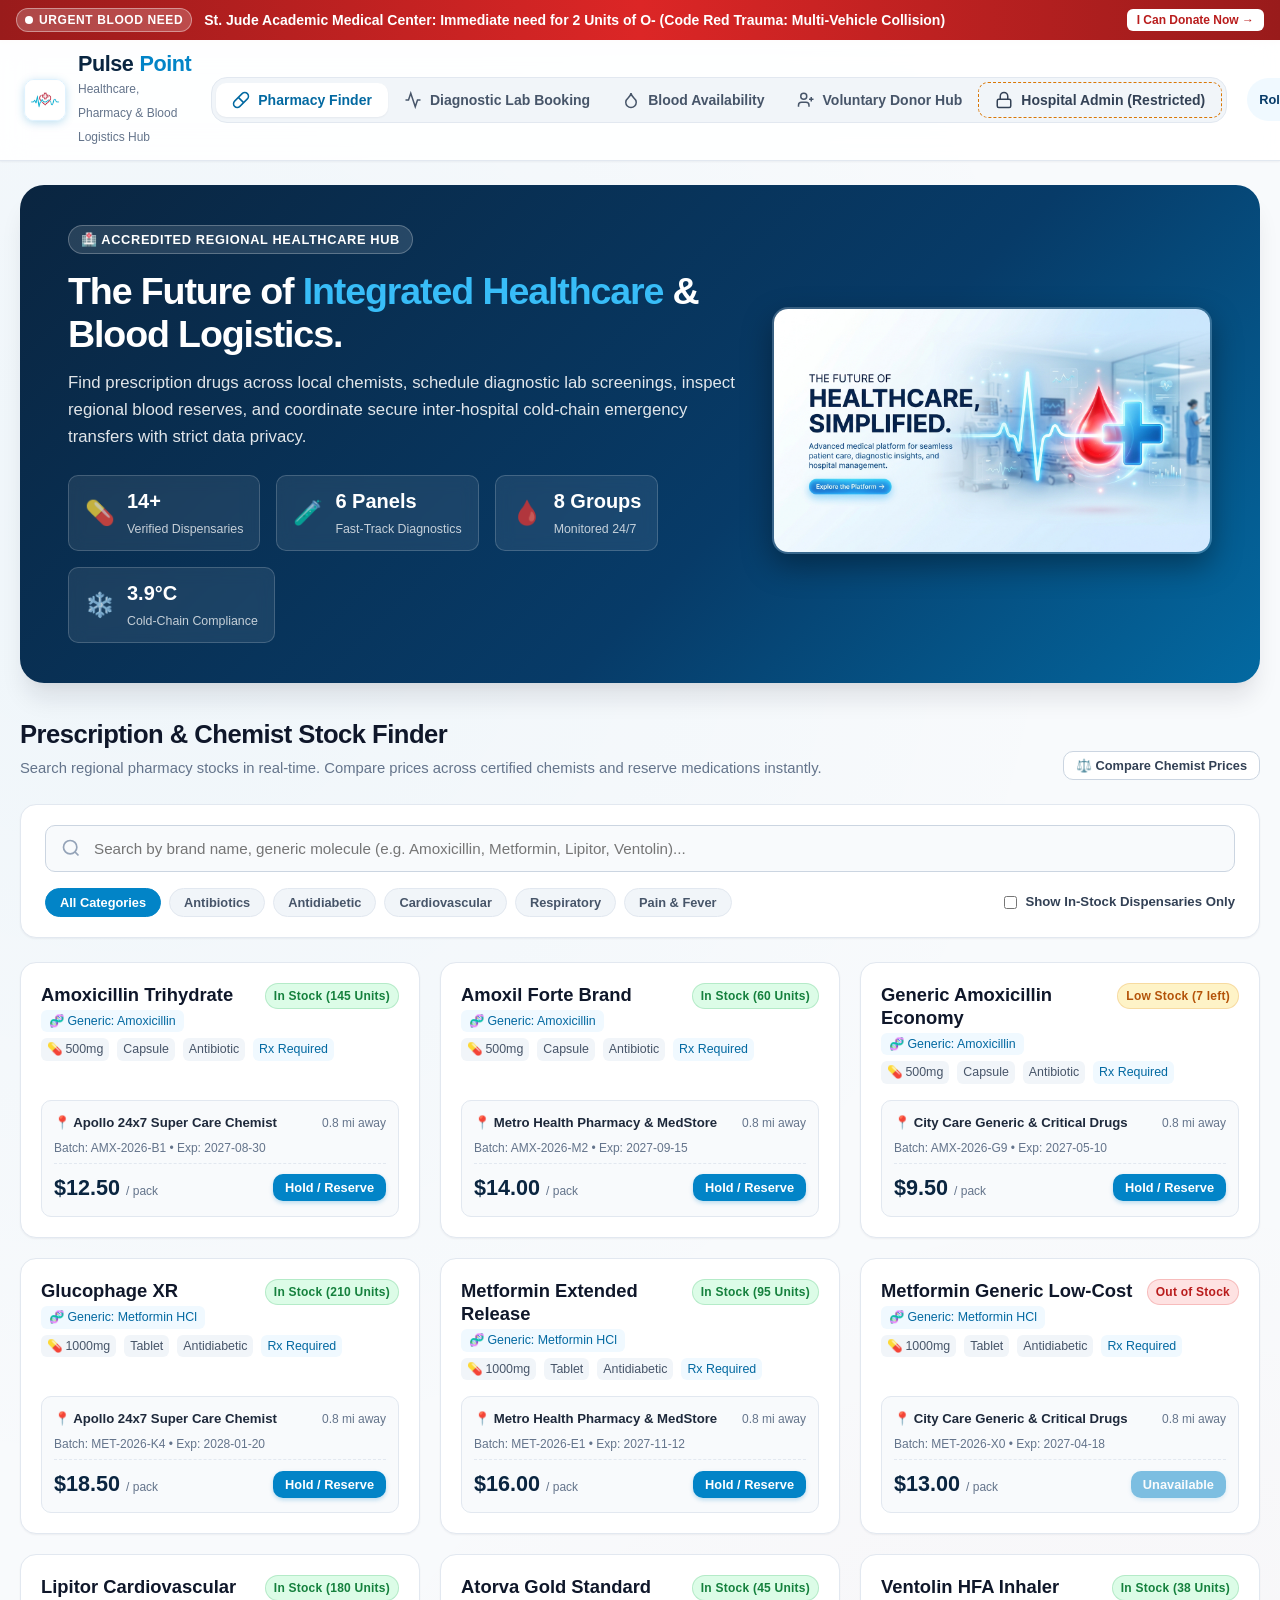
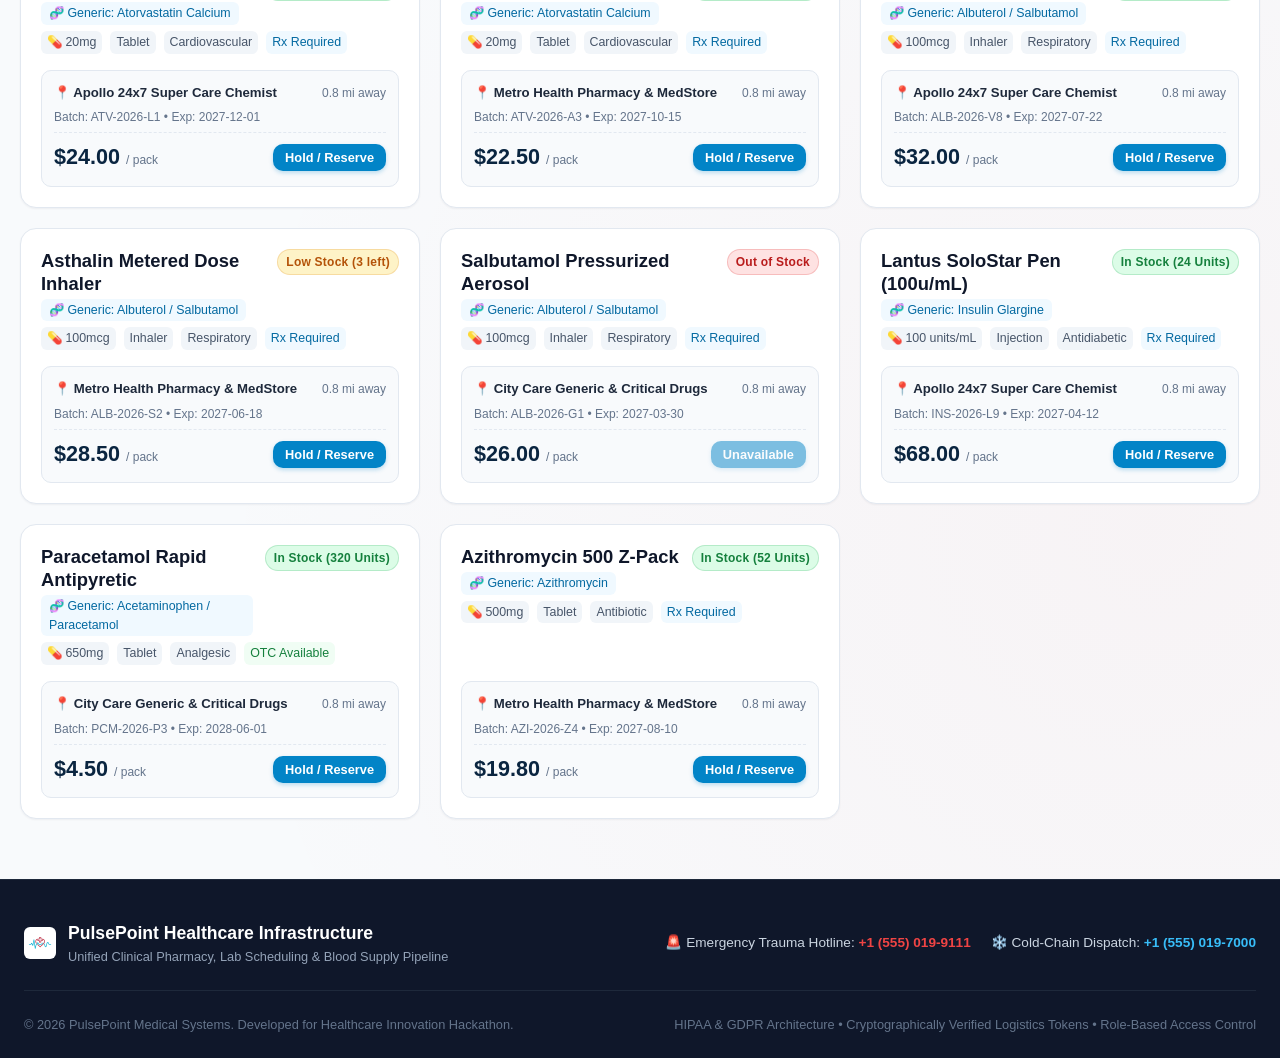
==== index.html @ 85e5e609 "feat: PulsePoint healthcare platform, presentation deck, database schemas, and hosting configs" ====
<!DOCTYPE html>
<html lang="en">
<head>
  <meta charset="UTF-8" />
  <meta name="viewport" content="width=device-width, initial-scale=1.0" />
  <title>PulsePoint &mdash; Integrated Healthcare, Pharmacy Stock & Secure Blood Bank Hub</title>
  <meta name="description" content="PulsePoint is a modern integrated healthcare platform connecting regional pharmacy stocks, diagnostic lab slot booking, aggregated public blood availability, and secure hospital inter-facility transfer logistics." />
  <meta name="keywords" content="PulsePoint, healthcare, pharmacy stock, blood bank, voluntary blood donor, diagnostic booking, medical logistics" />
  <meta name="theme-color" content="#0284c7" />

  <!-- Favicon -->
  <link rel="icon" type="image/png" href="assets/logo.png" />

  <!-- Core Stylesheets -->
  <link rel="stylesheet" href="styles/main.css" />
  <link rel="stylesheet" href="styles/components.css" />
  <link rel="stylesheet" href="styles/responsive.css" />
</head>
<body>

  <!-- Navigation & Emergency Ticker Container -->
  <div id="navbarContainer"></div>

  <!-- Main Content Wrapper -->
  <main class="main-content" id="mainContentArea">

    <!-- Platform Hero Section -->
    <section class="hero-card" aria-label="PulsePoint Healthcare Overview">
      <div class="hero-text">
        <div class="hero-badge-tag">
          <span>🏥 Accredited Regional Healthcare Hub</span>
        </div>
        <h2 class="hero-title">
          The Future of <span>Integrated Healthcare</span> & Blood Logistics.
        </h2>
        <p class="hero-description">
          Find prescription drugs across local chemists, schedule diagnostic lab screenings, inspect regional blood reserves, and coordinate secure inter-hospital cold-chain emergency transfers with strict data privacy.
        </p>

        <!-- Live Platform Highlights -->
        <div class="hero-highlights">
          <div class="hero-stat-pill">
            <span style="font-size: 1.5rem;">💊</span>
            <div>
              <strong>14+</strong>
              <span>Verified Dispensaries</span>
            </div>
          </div>

          <div class="hero-stat-pill">
            <span style="font-size: 1.5rem;">🧪</span>
            <div>
              <strong>6 Panels</strong>
              <span>Fast-Track Diagnostics</span>
            </div>
          </div>

          <div class="hero-stat-pill">
            <span style="font-size: 1.5rem;">🩸</span>
            <div>
              <strong>8 Groups</strong>
              <span>Monitored 24/7</span>
            </div>
          </div>

          <div class="hero-stat-pill">
            <span style="font-size: 1.5rem;">❄️</span>
            <div>
              <strong>3.9&deg;C</strong>
              <span>Cold-Chain Compliance</span>
            </div>
          </div>
        </div>
      </div>

      <div class="hero-banner-visual">
        <img src="assets/hero_banner.jpg" alt="PulsePoint Medical Platform Dashboard Banner" width="440" height="247" />
      </div>
    </section>

    <!-- Dynamic Module Container (Pharmacy, Diagnostics, Blood Bank, Donor Portal, Hospital Admin) -->
    <section id="moduleContainer" aria-live="polite">
      <!-- Active module is rendered dynamically via js/app.js -->
    </section>

  </main>

  <!-- Global Toast Notification Stack -->
  <div class="toast-container" id="toastContainer" aria-live="assertive"></div>

  <!-- Site Footer -->
  <footer class="site-footer">
    <div class="footer-inner">
      <div class="footer-top">
        <div class="footer-brand">
          <img src="assets/logo.png" alt="PulsePoint Logo" />
          <div>
            <h4>PulsePoint Healthcare Infrastructure</h4>
            <p style="font-size: 0.8rem; color: var(--slate-400);">Unified Clinical Pharmacy, Lab Scheduling & Blood Supply Pipeline</p>
          </div>
        </div>

        <div style="display: flex; align-items: center; gap: 20px; font-size: 0.85rem;">
          <div>🚨 Emergency Trauma Hotline: <strong style="color: #ef4444;">+1 (555) 019-9111</strong></div>
          <div>❄️ Cold-Chain Dispatch: <strong style="color: #38bdf8;">+1 (555) 019-7000</strong></div>
        </div>
      </div>

      <div class="footer-bottom">
        <p>&copy; 2026 PulsePoint Medical Systems. Developed for Healthcare Innovation Hackathon.</p>
        <p>HIPAA & GDPR Architecture &bull; Cryptographically Verified Logistics Tokens &bull; Role-Based Access Control</p>
      </div>
    </div>
  </footer>

  <!-- Application Logic Modules -->
  <script type="module" src="js/app.js"></script>
</body>
</html>
---- styles/main.css ----
/* ==========================================================================
   PulsePoint Healthcare Design System
   Professional Medical Blue & White High-Contrast Accessible Theme
   ========================================================================== */

:root {
  /* Medical Brand Palette */
  --primary-900: #0a2540;
  --primary-800: #073b68;
  --primary-700: #0369a1;
  --primary-600: #0284c7;
  --primary-500: #0ea5e9;
  --primary-400: #38bdf8;
  --primary-100: #e0f2fe;
  --primary-50:  #f0f9ff;

  /* Teal / Healthcare Hygiene Accents */
  --teal-600: #0d9488;
  --teal-500: #14b8a6;
  --teal-50:  #f0fdfa;

  /* Emergency & Blood Bank Red */
  --blood-700: #b91c1c;
  --blood-600: #dc2626;
  --blood-500: #ef4444;
  --blood-100: #fee2e2;
  --blood-50:  #fef2f2;

  /* Status Colors */
  --success-700: #15803d;
  --success-600: #16a34a;
  --success-100: #dcfce7;
  --success-50:  #f0fdf4;

  --warning-700: #b45309;
  --warning-600: #d97706;
  --warning-100: #fef3c7;
  --warning-50:  #fffbeb;

  /* Neutrals & Slate */
  --slate-900: #0f172a;
  --slate-800: #1e293b;
  --slate-700: #334155;
  --slate-600: #475569;
  --slate-500: #64748b;
  --slate-400: #94a3b8;
  --slate-300: #cbd5e1;
  --slate-200: #e2e8f0;
  --slate-100: #f1f5f9;
  --slate-50:  #f8fafc;
  --white:     #ffffff;

  /* Shadows */
  --shadow-sm: 0 1px 2px 0 rgba(15, 23, 42, 0.05);
  --shadow-md: 0 4px 6px -1px rgba(15, 23, 42, 0.08), 0 2px 4px -2px rgba(15, 23, 42, 0.04);
  --shadow-lg: 0 10px 15px -3px rgba(15, 23, 42, 0.08), 0 4px 6px -4px rgba(15, 23, 42, 0.03);
  --shadow-xl: 0 20px 25px -5px rgba(15, 23, 42, 0.1), 0 8px 10px -6px rgba(15, 23, 42, 0.04);

  /* Glassmorphism & Radii */
  --glass-bg: rgba(255, 255, 255, 0.88);
  --glass-border: rgba(226, 232, 240, 0.9);
  --radius-sm: 6px;
  --radius-md: 10px;
  --radius-lg: 16px;
  --radius-xl: 24px;
  --radius-full: 9999px;

  /* Transitions */
  --transition-fast: 0.18s cubic-bezier(0.4, 0, 0.2, 1);
  --transition-normal: 0.25s cubic-bezier(0.4, 0, 0.2, 1);
}

/* Reset & Accessibility Defaults */
*, *::before, *::after {
  box-sizing: border-box;
  margin: 0;
  padding: 0;
}

html {
  font-family: -apple-system, BlinkMacSystemFont, "Segoe UI", Roboto, "Helvetica Neue", Arial, sans-serif;
  color: var(--slate-900);
  background-color: var(--slate-50);
  line-height: 1.5;
  -webkit-font-smoothing: antialiased;
  scroll-behavior: smooth;
}

body {
  min-height: 100vh;
  display: flex;
  flex-direction: column;
  background: 
    radial-gradient(circle at 10% 20%, rgba(2, 132, 199, 0.04) 0%, transparent 40%),
    radial-gradient(circle at 90% 80%, rgba(220, 38, 38, 0.03) 0%, transparent 40%),
    var(--slate-50);
}

/* Top Emergency Marquee Bar */
.emergency-ticker-bar {
  background: linear-gradient(90deg, #991b1b, #dc2626, #991b1b);
  color: var(--white);
  padding: 8px 16px;
  font-size: 0.875rem;
  font-weight: 600;
  display: flex;
  align-items: center;
  justify-content: space-between;
  box-shadow: 0 2px 4px rgba(220, 38, 38, 0.2);
  z-index: 100;
}

.ticker-content {
  display: flex;
  align-items: center;
  gap: 12px;
  overflow: hidden;
  white-space: nowrap;
}

.ticker-badge {
  background: rgba(255, 255, 255, 0.2);
  border: 1px solid rgba(255, 255, 255, 0.4);
  padding: 2px 8px;
  border-radius: var(--radius-full);
  font-size: 0.75rem;
  letter-spacing: 0.05em;
  text-transform: uppercase;
  display: inline-flex;
  align-items: center;
  gap: 6px;
}

.pulsing-alert-dot {
  width: 8px;
  height: 8px;
  background-color: #ffffff;
  border-radius: 50%;
  animation: pulse-dot 1.2s infinite;
}

@keyframes pulse-dot {
  0% { transform: scale(0.9); opacity: 0.8; }
  50% { transform: scale(1.4); opacity: 1; box-shadow: 0 0 10px #ffffff; }
  100% { transform: scale(0.9); opacity: 0.8; }
}

.ticker-action-btn {
  background: #ffffff;
  color: var(--blood-700);
  border: none;
  font-size: 0.75rem;
  font-weight: 700;
  padding: 4px 10px;
  border-radius: var(--radius-sm);
  cursor: pointer;
  transition: var(--transition-fast);
  white-space: nowrap;
}

.ticker-action-btn:hover {
  background: var(--blood-50);
  transform: translateY(-1px);
}

/* Main Site Header / Navbar */
.site-header {
  position: sticky;
  top: 0;
  z-index: 90;
  background: var(--glass-bg);
  backdrop-filter: blur(14px);
  -webkit-backdrop-filter: blur(14px);
  border-bottom: 1px solid var(--slate-200);
  box-shadow: var(--shadow-sm);
}

.nav-container {
  max-width: 1320px;
  margin: 0 auto;
  padding: 12px 24px;
  display: flex;
  align-items: center;
  justify-content: space-between;
  gap: 20px;
}

.brand-link {
  display: flex;
  align-items: center;
  gap: 12px;
  text-decoration: none;
  color: var(--slate-900);
}

.brand-logo-img {
  width: 42px;
  height: 42px;
  border-radius: 10px;
  object-fit: cover;
  box-shadow: 0 2px 8px rgba(2, 132, 199, 0.25);
  border: 1px solid var(--primary-100);
}

.brand-text h1 {
  font-size: 1.35rem;
  font-weight: 800;
  letter-spacing: -0.02em;
  color: var(--primary-900);
  line-height: 1.1;
  display: flex;
  align-items: center;
  gap: 6px;
}

.brand-text h1 span {
  color: var(--primary-600);
}

.brand-tagline {
  font-size: 0.75rem;
  color: var(--slate-500);
  font-weight: 500;
}

/* Nav Menu Tabs */
.nav-tabs {
  display: flex;
  align-items: center;
  background: var(--slate-100);
  padding: 4px;
  border-radius: var(--radius-lg);
  border: 1px solid var(--slate-200);
}

.nav-tab-btn {
  display: inline-flex;
  align-items: center;
  gap: 8px;
  padding: 8px 16px;
  border: none;
  background: transparent;
  color: var(--slate-600);
  font-size: 0.875rem;
  font-weight: 600;
  border-radius: var(--radius-md);
  cursor: pointer;
  transition: var(--transition-fast);
  white-space: nowrap;
}

.nav-tab-btn:hover {
  color: var(--primary-700);
  background: rgba(255, 255, 255, 0.5);
}

.nav-tab-btn.active {
  background: var(--white);
  color: var(--primary-700);
  box-shadow: var(--shadow-sm);
}

.nav-tab-btn.tab-restricted {
  border: 1px dashed var(--warning-600);
  color: var(--slate-700);
}

.nav-tab-btn.tab-restricted.active {
  background: var(--primary-900);
  color: var(--white);
  border-color: var(--primary-900);
}

/* Role Selector Badge Bar */
.role-control-group {
  display: flex;
  align-items: center;
  gap: 12px;
}

.role-badge-pill {
  display: inline-flex;
  align-items: center;
  gap: 8px;
  padding: 6px 12px;
  background: var(--primary-50);
  border: 1px solid var(--primary-200);
  border-radius: var(--radius-full);
  font-size: 0.8rem;
  color: var(--primary-800);
  font-weight: 600;
}

.role-select-dropdown {
  padding: 6px 12px;
  border-radius: var(--radius-md);
  border: 1px solid var(--slate-300);
  background: var(--white);
  font-size: 0.825rem;
  font-weight: 600;
  color: var(--slate-800);
  cursor: pointer;
  outline: none;
  transition: var(--transition-fast);
}

.role-select-dropdown:focus {
  border-color: var(--primary-600);
  box-shadow: 0 0 0 3px rgba(2, 132, 199, 0.15);
}

/* Reset / Demo Action Button */
.btn-demo-reset {
  background: transparent;
  border: 1px solid var(--slate-300);
  color: var(--slate-600);
  padding: 6px 10px;
  border-radius: var(--radius-md);
  font-size: 0.775rem;
  font-weight: 600;
  cursor: pointer;
  transition: var(--transition-fast);
}

.btn-demo-reset:hover {
  background: var(--slate-100);
  color: var(--slate-800);
}

/* App Main Container */
.main-content {
  flex: 1;
  max-width: 1320px;
  width: 100%;
  margin: 0 auto;
  padding: 24px 20px 60px;
}

/* Hero Section */
.hero-card {
  position: relative;
  background: linear-gradient(135deg, #0a2540 0%, #073b68 60%, #0369a1 100%);
  border-radius: var(--radius-xl);
  overflow: hidden;
  color: var(--white);
  padding: 40px 48px;
  margin-bottom: 32px;
  box-shadow: var(--shadow-xl);
  display: flex;
  align-items: center;
  justify-content: space-between;
  gap: 32px;
}

.hero-text {
  max-width: 680px;
  z-index: 2;
}

.hero-badge-tag {
  display: inline-flex;
  align-items: center;
  gap: 8px;
  background: rgba(255, 255, 255, 0.12);
  border: 1px solid rgba(255, 255, 255, 0.25);
  padding: 4px 12px;
  border-radius: var(--radius-full);
  font-size: 0.8rem;
  font-weight: 600;
  letter-spacing: 0.05em;
  text-transform: uppercase;
  margin-bottom: 16px;
}

.hero-title {
  font-size: 2.35rem;
  font-weight: 800;
  letter-spacing: -0.03em;
  line-height: 1.15;
  margin-bottom: 14px;
}

.hero-title span {
  color: #38bdf8;
}

.hero-description {
  font-size: 1.05rem;
  color: rgba(255, 255, 255, 0.88);
  line-height: 1.6;
  margin-bottom: 24px;
}

.hero-highlights {
  display: flex;
  flex-wrap: wrap;
  gap: 16px;
}

.hero-stat-pill {
  background: rgba(255, 255, 255, 0.08);
  backdrop-filter: blur(8px);
  border: 1px solid rgba(255, 255, 255, 0.18);
  padding: 10px 16px;
  border-radius: var(--radius-md);
  display: flex;
  align-items: center;
  gap: 12px;
}

.hero-stat-pill strong {
  font-size: 1.25rem;
  color: #ffffff;
  display: block;
}

.hero-stat-pill span {
  font-size: 0.775rem;
  color: rgba(255, 255, 255, 0.75);
}

.hero-banner-visual {
  flex-shrink: 0;
  max-width: 440px;
  position: relative;
  z-index: 2;
}

.hero-banner-visual img {
  width: 100%;
  height: auto;
  border-radius: var(--radius-lg);
  box-shadow: 0 12px 30px rgba(0, 0, 0, 0.35);
  border: 2px solid rgba(255, 255, 255, 0.2);
}

/* Privacy Shield Notice Banner */
.privacy-shield-banner {
  background: var(--white);
  border: 1px solid var(--slate-200);
  border-left: 4px solid var(--teal-600);
  border-radius: var(--radius-md);
  padding: 14px 20px;
  margin-bottom: 28px;
  display: flex;
  align-items: center;
  justify-content: space-between;
  gap: 16px;
  box-shadow: var(--shadow-sm);
}

.privacy-shield-left {
  display: flex;
  align-items: center;
  gap: 14px;
}

.privacy-icon-box {
  width: 36px;
  height: 36px;
  border-radius: 8px;
  background: var(--teal-50);
  color: var(--teal-600);
  display: flex;
  align-items: center;
  justify-content: center;
  font-size: 1.1rem;
}

.privacy-shield-text h4 {
  font-size: 0.9rem;
  font-weight: 700;
  color: var(--slate-900);
}

.privacy-shield-text p {
  font-size: 0.8rem;
  color: var(--slate-600);
  margin-top: 2px;
}

.badge-hipaa {
  background: var(--slate-100);
  color: var(--slate-700);
  border: 1px solid var(--slate-300);
  font-size: 0.725rem;
  font-weight: 700;
  padding: 4px 8px;
  border-radius: var(--radius-sm);
  white-space: nowrap;
}

/* Typography & Section Headers */
.section-header-block {
  margin-bottom: 24px;
  display: flex;
  align-items: flex-end;
  justify-content: space-between;
  gap: 20px;
}

.section-header-title {
  font-size: 1.6rem;
  font-weight: 800;
  color: var(--slate-900);
  letter-spacing: -0.02em;
}

.section-header-subtitle {
  font-size: 0.925rem;
  color: var(--slate-500);
  margin-top: 4px;
}

/* Primary Button Styles */
.btn-primary {
  display: inline-flex;
  align-items: center;
  justify-content: center;
  gap: 8px;
  background: var(--primary-600);
  color: var(--white);
  border: none;
  padding: 10px 18px;
  border-radius: var(--radius-md);
  font-size: 0.875rem;
  font-weight: 600;
  cursor: pointer;
  transition: var(--transition-fast);
  box-shadow: 0 2px 4px rgba(2, 132, 199, 0.25);
  text-decoration: none;
}

.btn-primary:hover {
  background: var(--primary-700);
  box-shadow: 0 4px 10px rgba(2, 132, 199, 0.35);
  transform: translateY(-1px);
}

.btn-danger {
  display: inline-flex;
  align-items: center;
  justify-content: center;
  gap: 8px;
  background: var(--blood-600);
  color: var(--white);
  border: none;
  padding: 10px 18px;
  border-radius: var(--radius-md);
  font-size: 0.875rem;
  font-weight: 600;
  cursor: pointer;
  transition: var(--transition-fast);
  box-shadow: 0 2px 4px rgba(220, 38, 38, 0.25);
}

.btn-danger:hover {
  background: var(--blood-700);
  box-shadow: 0 4px 10px rgba(220, 38, 38, 0.35);
  transform: translateY(-1px);
}

.btn-outline {
  display: inline-flex;
  align-items: center;
  justify-content: center;
  gap: 8px;
  background: var(--white);
  color: var(--slate-700);
  border: 1px solid var(--slate-300);
  padding: 9px 16px;
  border-radius: var(--radius-md);
  font-size: 0.875rem;
  font-weight: 600;
  cursor: pointer;
  transition: var(--transition-fast);
}

.btn-outline:hover {
  background: var(--slate-50);
  border-color: var(--slate-400);
  color: var(--slate-900);
}

.btn-sm {
  padding: 6px 12px;
  font-size: 0.8rem;
}

/* Badges */
.badge {
  display: inline-flex;
  align-items: center;
  gap: 6px;
  padding: 3px 8px;
  border-radius: var(--radius-full);
  font-size: 0.75rem;
  font-weight: 700;
  letter-spacing: 0.02em;
  white-space: nowrap;
}

.badge-success {
  background: var(--success-100);
  color: var(--success-700);
  border: 1px solid rgba(22, 163, 74, 0.2);
}

.badge-danger {
  background: var(--blood-100);
  color: var(--blood-700);
  border: 1px solid rgba(220, 38, 38, 0.2);
}

.badge-warning {
  background: var(--warning-100);
  color: var(--warning-700);
  border: 1px solid rgba(217, 119, 6, 0.2);
}

.badge-info {
  background: var(--primary-100);
  color: var(--primary-700);
  border: 1px solid rgba(2, 132, 199, 0.2);
}

.badge-dark {
  background: var(--slate-900);
  color: var(--white);
}

/* Toast Stack */
.toast-container {
  position: fixed;
  bottom: 24px;
  right: 24px;
  z-index: 1000;
  display: flex;
  flex-direction: column;
  gap: 12px;
  max-width: 380px;
}

.toast-item {
  background: var(--white);
  border-radius: var(--radius-md);
  padding: 14px 18px;
  box-shadow: var(--shadow-xl);
  border-left: 5px solid var(--primary-600);
  border: 1px solid var(--slate-200);
  border-left-width: 5px;
  animation: slide-in 0.25s ease forwards;
  display: flex;
  flex-direction: column;
  gap: 4px;
}

.toast-item.toast-success { border-left-color: var(--success-600); }
.toast-item.toast-danger { border-left-color: var(--blood-600); }
.toast-item.toast-warning { border-left-color: var(--warning-600); }
.toast-item.toast-info { border-left-color: var(--primary-600); }

.toast-item-title {
  font-size: 0.9rem;
  font-weight: 700;
  color: var(--slate-900);
}

.toast-item-desc {
  font-size: 0.8rem;
  color: var(--slate-600);
}

@keyframes slide-in {
  from { transform: translateX(100%); opacity: 0; }
  to { transform: translateX(0); opacity: 1; }
}

/* Dialog & Modal */
dialog {
  margin: auto;
  border: none;
  border-radius: var(--radius-lg);
  box-shadow: 0 25px 50px -12px rgba(15, 23, 42, 0.25);
  background: var(--white);
  max-width: 580px;
  width: 90vw;
  padding: 0;
  overflow: hidden;
}

dialog::backdrop {
  background: rgba(15, 23, 42, 0.65);
  backdrop-filter: blur(4px);
}

.modal-header {
  padding: 18px 24px;
  background: var(--slate-50);
  border-bottom: 1px solid var(--slate-200);
  display: flex;
  align-items: center;
  justify-content: space-between;
}

.modal-header h3 {
  font-size: 1.15rem;
  font-weight: 700;
  color: var(--slate-900);
}

.modal-close-btn {
  background: transparent;
  border: none;
  font-size: 1.25rem;
  color: var(--slate-400);
  cursor: pointer;
  line-height: 1;
}

.modal-close-btn:hover {
  color: var(--slate-700);
}

.modal-body {
  padding: 24px;
}

.modal-footer {
  padding: 16px 24px;
  background: var(--slate-50);
  border-top: 1px solid var(--slate-200);
  display: flex;
  align-items: center;
  justify-content: flex-end;
  gap: 12px;
}

/* Footer */
.site-footer {
  background: var(--slate-900);
  color: var(--slate-300);
  padding: 40px 24px 24px;
  margin-top: auto;
  border-top: 1px solid var(--slate-800);
}

.footer-inner {
  max-width: 1320px;
  margin: 0 auto;
  display: flex;
  flex-direction: column;
  gap: 24px;
}

.footer-top {
  display: flex;
  align-items: center;
  justify-content: space-between;
  flex-wrap: wrap;
  gap: 20px;
  padding-bottom: 24px;
  border-bottom: 1px solid var(--slate-800);
}

.footer-brand {
  display: flex;
  align-items: center;
  gap: 12px;
}

.footer-brand img {
  width: 32px;
  height: 32px;
  border-radius: 6px;
}

.footer-brand h4 {
  color: var(--white);
  font-size: 1.1rem;
  font-weight: 700;
}

.footer-bottom {
  display: flex;
  align-items: center;
  justify-content: space-between;
  flex-wrap: wrap;
  gap: 12px;
  font-size: 0.8rem;
  color: var(--slate-500);
}
---- styles/components.css ----
/* ==========================================================================
   PulsePoint Component-Specific Styles
   Pharmacy, Diagnostics, Blood Bank, Donor Portal & Hospital Requisitions
   ========================================================================== */

/* Search & Filter Bar */
.search-filter-card {
  background: var(--white);
  border: 1px solid var(--slate-200);
  border-radius: var(--radius-lg);
  padding: 20px 24px;
  box-shadow: var(--shadow-sm);
  margin-bottom: 24px;
  display: flex;
  flex-direction: column;
  gap: 16px;
}

.search-input-wrapper {
  position: relative;
  display: flex;
  align-items: center;
  width: 100%;
}

.search-icon-svg {
  position: absolute;
  left: 16px;
  color: var(--slate-400);
  pointer-events: none;
}

.search-input-field {
  width: 100%;
  padding: 14px 18px 14px 48px;
  font-size: 0.95rem;
  border: 1.5px solid var(--slate-300);
  border-radius: var(--radius-md);
  background: var(--slate-50);
  outline: none;
  transition: var(--transition-fast);
}

.search-input-field:focus {
  background: var(--white);
  border-color: var(--primary-600);
  box-shadow: 0 0 0 4px rgba(2, 132, 199, 0.15);
}

.filter-chips-row {
  display: flex;
  align-items: center;
  justify-content: space-between;
  flex-wrap: wrap;
  gap: 12px;
}

.chips-group {
  display: flex;
  align-items: center;
  flex-wrap: wrap;
  gap: 8px;
}

.filter-chip-btn {
  background: var(--slate-100);
  border: 1px solid var(--slate-200);
  color: var(--slate-600);
  padding: 6px 14px;
  border-radius: var(--radius-full);
  font-size: 0.8rem;
  font-weight: 600;
  cursor: pointer;
  transition: var(--transition-fast);
}

.filter-chip-btn:hover {
  background: var(--slate-200);
  color: var(--slate-900);
}

.filter-chip-btn.active {
  background: var(--primary-600);
  color: var(--white);
  border-color: var(--primary-600);
}

.filter-checkbox-label {
  display: flex;
  align-items: center;
  gap: 8px;
  font-size: 0.825rem;
  font-weight: 600;
  color: var(--slate-700);
  cursor: pointer;
}

/* Pharmacy Medicine Cards & Chemist Comparison */
.pharmacy-grid {
  display: grid;
  grid-template-columns: repeat(auto-fill, minmax(360px, 1fr));
  gap: 20px;
}

.medicine-card {
  background: var(--white);
  border: 1px solid var(--slate-200);
  border-radius: var(--radius-lg);
  padding: 20px;
  box-shadow: var(--shadow-sm);
  transition: var(--transition-fast);
  display: flex;
  flex-direction: column;
  justify-content: space-between;
  gap: 16px;
  position: relative;
}

.medicine-card:hover {
  border-color: var(--primary-400);
  box-shadow: var(--shadow-md);
  transform: translateY(-2px);
}

.medicine-card-header {
  display: flex;
  align-items: flex-start;
  justify-content: space-between;
  gap: 12px;
}

.medicine-name {
  font-size: 1.15rem;
  font-weight: 700;
  color: var(--slate-900);
  line-height: 1.25;
}

.generic-molecule-badge {
  display: inline-block;
  font-size: 0.775rem;
  color: var(--primary-700);
  background: var(--primary-50);
  padding: 2px 8px;
  border-radius: var(--radius-sm);
  margin-top: 4px;
  font-weight: 500;
}

.medicine-specs {
  display: flex;
  flex-wrap: wrap;
  gap: 8px;
  font-size: 0.775rem;
  color: var(--slate-600);
  margin-top: 6px;
}

.medicine-spec-chip {
  background: var(--slate-100);
  padding: 2px 6px;
  border-radius: var(--radius-sm);
}

.chemist-info-box {
  background: var(--slate-50);
  border: 1px solid var(--slate-200);
  border-radius: var(--radius-md);
  padding: 12px;
  display: flex;
  flex-direction: column;
  gap: 6px;
}

.chemist-info-top {
  display: flex;
  align-items: center;
  justify-content: space-between;
  font-size: 0.825rem;
}

.chemist-name {
  font-weight: 700;
  color: var(--slate-800);
}

.chemist-distance {
  color: var(--slate-500);
  font-size: 0.75rem;
}

.medicine-pricing-row {
  display: flex;
  align-items: center;
  justify-content: space-between;
  padding-top: 8px;
  border-top: 1px dashed var(--slate-200);
}

.price-tag {
  font-size: 1.35rem;
  font-weight: 800;
  color: var(--primary-900);
}

.price-tag small {
  font-size: 0.75rem;
  font-weight: 500;
  color: var(--slate-500);
}

/* Diagnostic Lab Booking Module */
.diagnostic-layout-grid {
  display: grid;
  grid-template-columns: 1.4fr 1fr;
  gap: 24px;
}

.test-catalog-list {
  display: flex;
  flex-direction: column;
  gap: 16px;
}

.test-item-card {
  background: var(--white);
  border: 1.5px solid var(--slate-200);
  border-radius: var(--radius-lg);
  padding: 20px;
  cursor: pointer;
  transition: var(--transition-fast);
  display: flex;
  flex-direction: column;
  gap: 12px;
}

.test-item-card:hover {
  border-color: var(--primary-400);
  box-shadow: var(--shadow-md);
}

.test-item-card.selected {
  border-color: var(--primary-600);
  background: var(--primary-50);
  box-shadow: 0 0 0 2px var(--primary-600);
}

.test-item-header {
  display: flex;
  align-items: flex-start;
  justify-content: space-between;
  gap: 12px;
}

.test-title {
  font-size: 1.1rem;
  font-weight: 700;
  color: var(--slate-900);
}

.test-code-badge {
  background: var(--slate-100);
  color: var(--slate-700);
  font-size: 0.725rem;
  font-weight: 700;
  padding: 3px 8px;
  border-radius: var(--radius-sm);
}

.test-desc {
  font-size: 0.85rem;
  color: var(--slate-600);
  line-height: 1.45;
}

.test-meta-row {
  display: flex;
  align-items: center;
  flex-wrap: wrap;
  gap: 14px;
  font-size: 0.775rem;
  color: var(--slate-700);
}

.test-meta-item {
  display: flex;
  align-items: center;
  gap: 6px;
  font-weight: 600;
}

.booking-panel-card {
  background: var(--white);
  border: 1px solid var(--slate-200);
  border-radius: var(--radius-lg);
  padding: 24px;
  box-shadow: var(--shadow-md);
  position: sticky;
  top: 90px;
  display: flex;
  flex-direction: column;
  gap: 20px;
}

.booking-panel-title {
  font-size: 1.2rem;
  font-weight: 700;
  color: var(--slate-900);
  display: flex;
  align-items: center;
  gap: 8px;
}

.selected-test-summary-box {
  background: var(--slate-50);
  border: 1px solid var(--slate-200);
  border-radius: var(--radius-md);
  padding: 14px;
}

/* Calendar Date Chips Bar */
.calendar-chips-bar {
  display: flex;
  gap: 8px;
  overflow-x: auto;
  padding-bottom: 6px;
}

.date-chip {
  flex-shrink: 0;
  width: 68px;
  padding: 10px 4px;
  text-align: center;
  background: var(--slate-50);
  border: 1.5px solid var(--slate-200);
  border-radius: var(--radius-md);
  cursor: pointer;
  transition: var(--transition-fast);
}

.date-chip:hover {
  border-color: var(--primary-400);
}

.date-chip.active {
  background: var(--primary-600);
  border-color: var(--primary-600);
  color: var(--white);
}

.date-chip-day {
  font-size: 0.7rem;
  text-transform: uppercase;
  font-weight: 600;
  opacity: 0.8;
}

.date-chip-num {
  font-size: 1.15rem;
  font-weight: 800;
  margin-top: 2px;
}

/* Slot Time Period Chips */
.slot-section-group {
  display: flex;
  flex-direction: column;
  gap: 8px;
}

.slot-period-label {
  font-size: 0.775rem;
  font-weight: 700;
  color: var(--slate-500);
  text-transform: uppercase;
  letter-spacing: 0.05em;
}

.slot-chips-grid {
  display: grid;
  grid-template-columns: repeat(2, 1fr);
  gap: 8px;
}

.time-slot-btn {
  background: var(--white);
  border: 1px solid var(--slate-300);
  border-radius: var(--radius-sm);
  padding: 8px;
  font-size: 0.78rem;
  font-weight: 600;
  color: var(--slate-800);
  cursor: pointer;
  transition: var(--transition-fast);
  text-align: center;
}

.time-slot-btn:hover {
  border-color: var(--primary-500);
  color: var(--primary-700);
}

.time-slot-btn.active {
  background: var(--primary-700);
  border-color: var(--primary-700);
  color: var(--white);
}

/* Patient Booking Form Inputs */
.form-group {
  display: flex;
  flex-direction: column;
  gap: 6px;
}

.form-label {
  font-size: 0.825rem;
  font-weight: 700;
  color: var(--slate-700);
}

.form-input, .form-select, .form-textarea {
  width: 100%;
  padding: 10px 14px;
  font-size: 0.875rem;
  border: 1.5px solid var(--slate-300);
  border-radius: var(--radius-md);
  background: var(--white);
  outline: none;
  transition: var(--transition-fast);
}

.form-input:focus, .form-select:focus, .form-textarea:focus {
  border-color: var(--primary-600);
  box-shadow: 0 0 0 3px rgba(2, 132, 199, 0.15);
}

/* Digital Booking Pass Preview */
.digital-booking-pass {
  background: linear-gradient(135deg, #f0fdf4 0%, #ffffff 100%);
  border: 2px dashed var(--success-600);
  border-radius: var(--radius-lg);
  padding: 20px;
  margin-top: 16px;
  display: flex;
  flex-direction: column;
  gap: 12px;
}

.pass-header {
  display: flex;
  align-items: center;
  justify-content: space-between;
  border-bottom: 1px solid var(--slate-200);
  padding-bottom: 10px;
}

.pass-ref-badge {
  font-family: monospace;
  font-weight: 800;
  font-size: 1.05rem;
  color: var(--success-700);
}

/* Public Blood Availability Dashboard */
.blood-stats-row {
  display: grid;
  grid-template-columns: repeat(4, 1fr);
  gap: 16px;
  margin-bottom: 24px;
}

.blood-stat-card {
  background: var(--white);
  border: 1px solid var(--slate-200);
  border-radius: var(--radius-lg);
  padding: 20px;
  box-shadow: var(--shadow-sm);
  display: flex;
  align-items: center;
  gap: 16px;
}

.blood-stat-icon {
  width: 48px;
  height: 48px;
  border-radius: var(--radius-md);
  display: flex;
  align-items: center;
  justify-content: center;
  font-size: 1.5rem;
}

.blood-stat-info strong {
  font-size: 1.6rem;
  font-weight: 800;
  color: var(--slate-900);
  line-height: 1;
  display: block;
}

.blood-stat-info span {
  font-size: 0.8rem;
  color: var(--slate-500);
  font-weight: 500;
  margin-top: 4px;
  display: block;
}

/* Blood Group Cards Grid */
.blood-groups-grid {
  display: grid;
  grid-template-columns: repeat(auto-fill, minmax(260px, 1fr));
  gap: 16px;
  margin-bottom: 32px;
}

.blood-group-card {
  background: var(--white);
  border: 1.5px solid var(--slate-200);
  border-radius: var(--radius-lg);
  padding: 20px;
  box-shadow: var(--shadow-sm);
  transition: var(--transition-fast);
  display: flex;
  flex-direction: column;
  gap: 14px;
  position: relative;
  overflow: hidden;
}

.blood-group-card:hover {
  transform: translateY(-2px);
  box-shadow: var(--shadow-md);
  border-color: var(--primary-400);
}

.blood-group-card.critical-stock {
  border-color: var(--blood-500);
  background: linear-gradient(180deg, #fff5f5 0%, #ffffff 100%);
}

.blood-card-top {
  display: flex;
  align-items: center;
  justify-content: space-between;
}

.blood-group-symbol {
  font-size: 2.2rem;
  font-weight: 900;
  color: var(--blood-600);
  letter-spacing: -0.05em;
  line-height: 1;
}

.blood-group-card.critical-stock .blood-group-symbol {
  color: var(--blood-700);
  animation: gentle-pulse 2s infinite ease-in-out;
}

@keyframes gentle-pulse {
  0% { transform: scale(1); }
  50% { transform: scale(1.06); }
  100% { transform: scale(1); }
}

.blood-supply-gauge {
  width: 100%;
  height: 8px;
  background: var(--slate-100);
  border-radius: var(--radius-full);
  overflow: hidden;
}

.blood-supply-fill {
  height: 100%;
  border-radius: var(--radius-full);
  transition: width 0.6s ease;
}

.blood-supply-fill.fill-optimal { background: var(--success-600); }
.blood-supply-fill.fill-moderate { background: var(--primary-600); }
.blood-supply-fill.fill-low { background: var(--warning-600); }
.blood-supply-fill.fill-critical { background: var(--blood-600); }

.blood-card-details {
  font-size: 0.8rem;
  color: var(--slate-600);
  display: flex;
  flex-direction: column;
  gap: 4px;
}

/* Compatibility Matrix Table */
.compatibility-container {
  background: var(--white);
  border: 1px solid var(--slate-200);
  border-radius: var(--radius-lg);
  padding: 24px;
  box-shadow: var(--shadow-sm);
  margin-bottom: 32px;
}

.compat-table {
  width: 100%;
  border-collapse: collapse;
  font-size: 0.85rem;
  margin-top: 16px;
}

.compat-table th, .compat-table td {
  padding: 12px 14px;
  text-align: left;
  border-bottom: 1px solid var(--slate-200);
}

.compat-table th {
  background: var(--slate-50);
  color: var(--slate-700);
  font-weight: 700;
}

.compat-pill {
  display: inline-block;
  background: var(--primary-50);
  border: 1px solid var(--primary-200);
  color: var(--primary-800);
  font-weight: 700;
  font-size: 0.75rem;
  padding: 2px 8px;
  border-radius: var(--radius-sm);
  margin: 2px;
}

/* Voluntary Donor Portal & Digital Card */
.donor-layout-grid {
  display: grid;
  grid-template-columns: 1.1fr 1fr;
  gap: 28px;
}

.donor-registration-card {
  background: var(--white);
  border: 1px solid var(--slate-200);
  border-radius: var(--radius-lg);
  padding: 28px;
  box-shadow: var(--shadow-sm);
}

.digital-donor-badge-card {
  background: linear-gradient(135deg, #0a2540 0%, #1e3a8a 100%);
  color: var(--white);
  border-radius: var(--radius-xl);
  padding: 28px;
  box-shadow: 0 15px 30px rgba(10, 37, 64, 0.35);
  position: relative;
  overflow: hidden;
  border: 1px solid rgba(255, 255, 255, 0.2);
}

.digital-donor-badge-card::before {
  content: "";
  position: absolute;
  top: -50%;
  right: -50%;
  width: 100%;
  height: 100%;
  background: radial-gradient(circle, rgba(220, 38, 38, 0.25) 0%, transparent 60%);
  pointer-events: none;
}

.donor-badge-header {
  display: flex;
  align-items: center;
  justify-content: space-between;
  margin-bottom: 24px;
}

.donor-id-code {
  font-family: monospace;
  font-size: 0.9rem;
  letter-spacing: 0.1em;
  color: #93c5fd;
}

.donor-badge-main {
  display: flex;
  align-items: center;
  justify-content: space-between;
  gap: 16px;
  margin-bottom: 24px;
}

.donor-name-large {
  font-size: 1.5rem;
  font-weight: 800;
  line-height: 1.2;
}

.donor-blood-callout {
  font-size: 2.8rem;
  font-weight: 900;
  color: #ef4444;
  line-height: 1;
  text-shadow: 0 2px 10px rgba(239, 68, 68, 0.5);
}

.donor-badge-footer {
  display: flex;
  align-items: center;
  justify-content: space-between;
  border-top: 1px solid rgba(255, 255, 255, 0.15);
  padding-top: 14px;
  font-size: 0.775rem;
  color: rgba(255, 255, 255, 0.8);
}

/* Simulated Emergency Alerts Feed */
.emergency-alert-card {
  background: var(--white);
  border: 1.5px solid var(--blood-500);
  border-left: 6px solid var(--blood-600);
  border-radius: var(--radius-lg);
  padding: 18px 20px;
  box-shadow: 0 4px 12px rgba(220, 38, 38, 0.12);
  margin-bottom: 16px;
  display: flex;
  flex-direction: column;
  gap: 12px;
}

.alert-card-top {
  display: flex;
  align-items: center;
  justify-content: space-between;
  gap: 12px;
}

.alert-hospital-title {
  font-size: 1.05rem;
  font-weight: 700;
  color: var(--slate-900);
}

.alert-actions-row {
  display: flex;
  align-items: center;
  justify-content: space-between;
  padding-top: 8px;
  border-top: 1px dashed var(--slate-200);
}

/* Hospital & Blood Bank Admin (Restricted View) */
.admin-lock-prompt {
  background: var(--white);
  border: 1px solid var(--slate-200);
  border-radius: var(--radius-xl);
  padding: 40px;
  max-width: 540px;
  margin: 40px auto;
  text-align: center;
  box-shadow: var(--shadow-lg);
}

.admin-lock-icon {
  width: 64px;
  height: 64px;
  border-radius: 50%;
  background: var(--primary-50);
  color: var(--primary-600);
  display: flex;
  align-items: center;
  justify-content: center;
  font-size: 1.8rem;
  margin: 0 auto 16px;
}

.admin-dashboard-tabs {
  display: flex;
  gap: 8px;
  border-bottom: 2px solid var(--slate-200);
  margin-bottom: 24px;
}

.admin-subtab-btn {
  padding: 10px 18px;
  font-size: 0.9rem;
  font-weight: 700;
  color: var(--slate-600);
  background: transparent;
  border: none;
  border-bottom: 3px solid transparent;
  cursor: pointer;
  transition: var(--transition-fast);
}

.admin-subtab-btn.active {
  color: var(--primary-700);
  border-bottom-color: var(--primary-700);
}

/* Cold-Chain Inventory Table & Steppers */
.inventory-table-card {
  background: var(--white);
  border: 1px solid var(--slate-200);
  border-radius: var(--radius-lg);
  overflow: hidden;
  box-shadow: var(--shadow-sm);
  margin-bottom: 32px;
}

.inventory-table {
  width: 100%;
  border-collapse: collapse;
  font-size: 0.85rem;
}

.inventory-table th, .inventory-table td {
  padding: 14px 18px;
  text-align: left;
  border-bottom: 1px solid var(--slate-200);
}

.inventory-table th {
  background: var(--slate-50);
  font-weight: 700;
  color: var(--slate-700);
}

.stepper-control {
  display: inline-flex;
  align-items: center;
  border: 1px solid var(--slate-300);
  border-radius: var(--radius-sm);
  overflow: hidden;
}

.stepper-btn {
  background: var(--slate-100);
  border: none;
  padding: 4px 10px;
  font-size: 0.9rem;
  font-weight: 700;
  cursor: pointer;
}

.stepper-btn:hover {
  background: var(--slate-200);
}

.stepper-val {
  padding: 4px 12px;
  font-weight: 700;
  color: var(--slate-900);
  min-width: 32px;
  text-align: center;
}

/* Secure Inter-Facility Transfer Pipeline Ledger */
.transfer-pipeline-card {
  background: var(--white);
  border: 1px solid var(--slate-200);
  border-radius: var(--radius-lg);
  padding: 24px;
  box-shadow: var(--shadow-sm);
  margin-bottom: 24px;
}

.requisition-item-card {
  background: var(--slate-50);
  border: 1px solid var(--slate-200);
  border-radius: var(--radius-md);
  padding: 18px;
  margin-bottom: 16px;
  display: flex;
  flex-direction: column;
  gap: 14px;
}

.req-header {
  display: flex;
  align-items: center;
  justify-content: space-between;
  flex-wrap: wrap;
  gap: 10px;
}

.req-tracking-hash {
  font-family: monospace;
  font-size: 0.775rem;
  background: var(--slate-200);
  padding: 4px 8px;
  border-radius: var(--radius-sm);
  color: var(--slate-800);
  display: inline-flex;
  align-items: center;
  gap: 6px;
}

/* Multi-stage Progress Stepper */
.status-stepper-row {
  display: flex;
  align-items: center;
  justify-content: space-between;
  position: relative;
  padding: 12px 0;
}

.status-step-node {
  display: flex;
  flex-direction: column;
  align-items: center;
  gap: 6px;
  z-index: 2;
  font-size: 0.75rem;
  font-weight: 600;
  color: var(--slate-500);
}

.step-circle {
  width: 28px;
  height: 28px;
  border-radius: 50%;
  background: var(--slate-200);
  color: var(--slate-600);
  display: flex;
  align-items: center;
  justify-content: center;
  font-size: 0.75rem;
  font-weight: 800;
}

.status-step-node.completed .step-circle {
  background: var(--primary-600);
  color: var(--white);
}

.status-step-node.active .step-circle {
  background: var(--teal-600);
  color: var(--white);
  box-shadow: 0 0 0 4px var(--primary-100);
}

.status-stepper-line {
  position: absolute;
  top: 25px;
  left: 20px;
  right: 20px;
  height: 3px;
  background: var(--slate-200);
  z-index: 1;
}

/* Quick Fill Demo Passkey Button */
.demo-passkey-hint {
  margin-top: 12px;
  font-size: 0.8rem;
  color: var(--slate-500);
}

.demo-passkey-btn {
  background: var(--primary-50);
  border: 1px dashed var(--primary-400);
  color: var(--primary-800);
  padding: 4px 10px;
  border-radius: var(--radius-sm);
  font-family: monospace;
  font-weight: 700;
  cursor: pointer;
  margin-left: 6px;
}

.demo-passkey-btn:hover {
  background: var(--primary-100);
}
---- styles/responsive.css ----
/* ==========================================================================
   PulsePoint Responsive & Accessibility Adaptations
   Mobile breakpoints, tablet layouts, touch targets, and print styles
   ========================================================================== */

@media (max-width: 1024px) {
  .hero-card {
    flex-direction: column;
    padding: 32px 24px;
    text-align: center;
  }

  .hero-text {
    max-width: 100%;
  }

  .hero-highlights {
    justify-content: center;
  }

  .hero-banner-visual {
    max-width: 100%;
  }

  .diagnostic-layout-grid,
  .donor-layout-grid {
    grid-template-columns: 1fr;
  }

  .blood-stats-row {
    grid-template-columns: repeat(2, 1fr);
  }
}

@media (max-width: 768px) {
  .nav-container {
    flex-direction: column;
    align-items: stretch;
    gap: 12px;
  }

  .nav-tabs {
    overflow-x: auto;
    width: 100%;
    justify-content: flex-start;
    padding-bottom: 6px;
  }

  .role-control-group {
    justify-content: space-between;
  }

  .pharmacy-grid {
    grid-template-columns: 1fr;
  }

  .blood-stats-row {
    grid-template-columns: 1fr;
  }

  .blood-groups-grid {
    grid-template-columns: 1fr 1fr;
  }

  .section-header-block {
    flex-direction: column;
    align-items: flex-start;
    gap: 8px;
  }

  .status-stepper-row {
    flex-direction: column;
    align-items: flex-start;
    gap: 16px;
  }

  .status-stepper-line {
    display: none;
  }

  .status-step-node {
    flex-direction: row;
    gap: 12px;
  }

  .inventory-table-card {
    overflow-x: auto;
  }

  .toast-container {
    left: 16px;
    right: 16px;
    bottom: 16px;
    max-width: none;
  }
}

@media (max-width: 480px) {
  .blood-groups-grid {
    grid-template-columns: 1fr;
  }

  .hero-title {
    font-size: 1.8rem;
  }

  .chips-group {
    width: 100%;
  }

  .filter-chip-btn {
    flex: 1 1 auto;
    text-align: center;
  }
}

/* Print Styles for Digital Booking Pass & Donor Card */
@media print {
  .site-header,
  .emergency-ticker-bar,
  .site-footer,
  .toast-container,
  .search-filter-card,
  .nav-tabs,
  .role-control-group,
  .btn-primary,
  .btn-danger,
  .btn-outline {
    display: none !important;
  }

  body {
    background: #ffffff !important;
    color: #000000 !important;
  }

  .digital-booking-pass,
  .digital-donor-badge-card {
    border: 2px solid #000000 !important;
    box-shadow: none !important;
    color: #000000 !important;
    page-break-inside: avoid;
  }
}
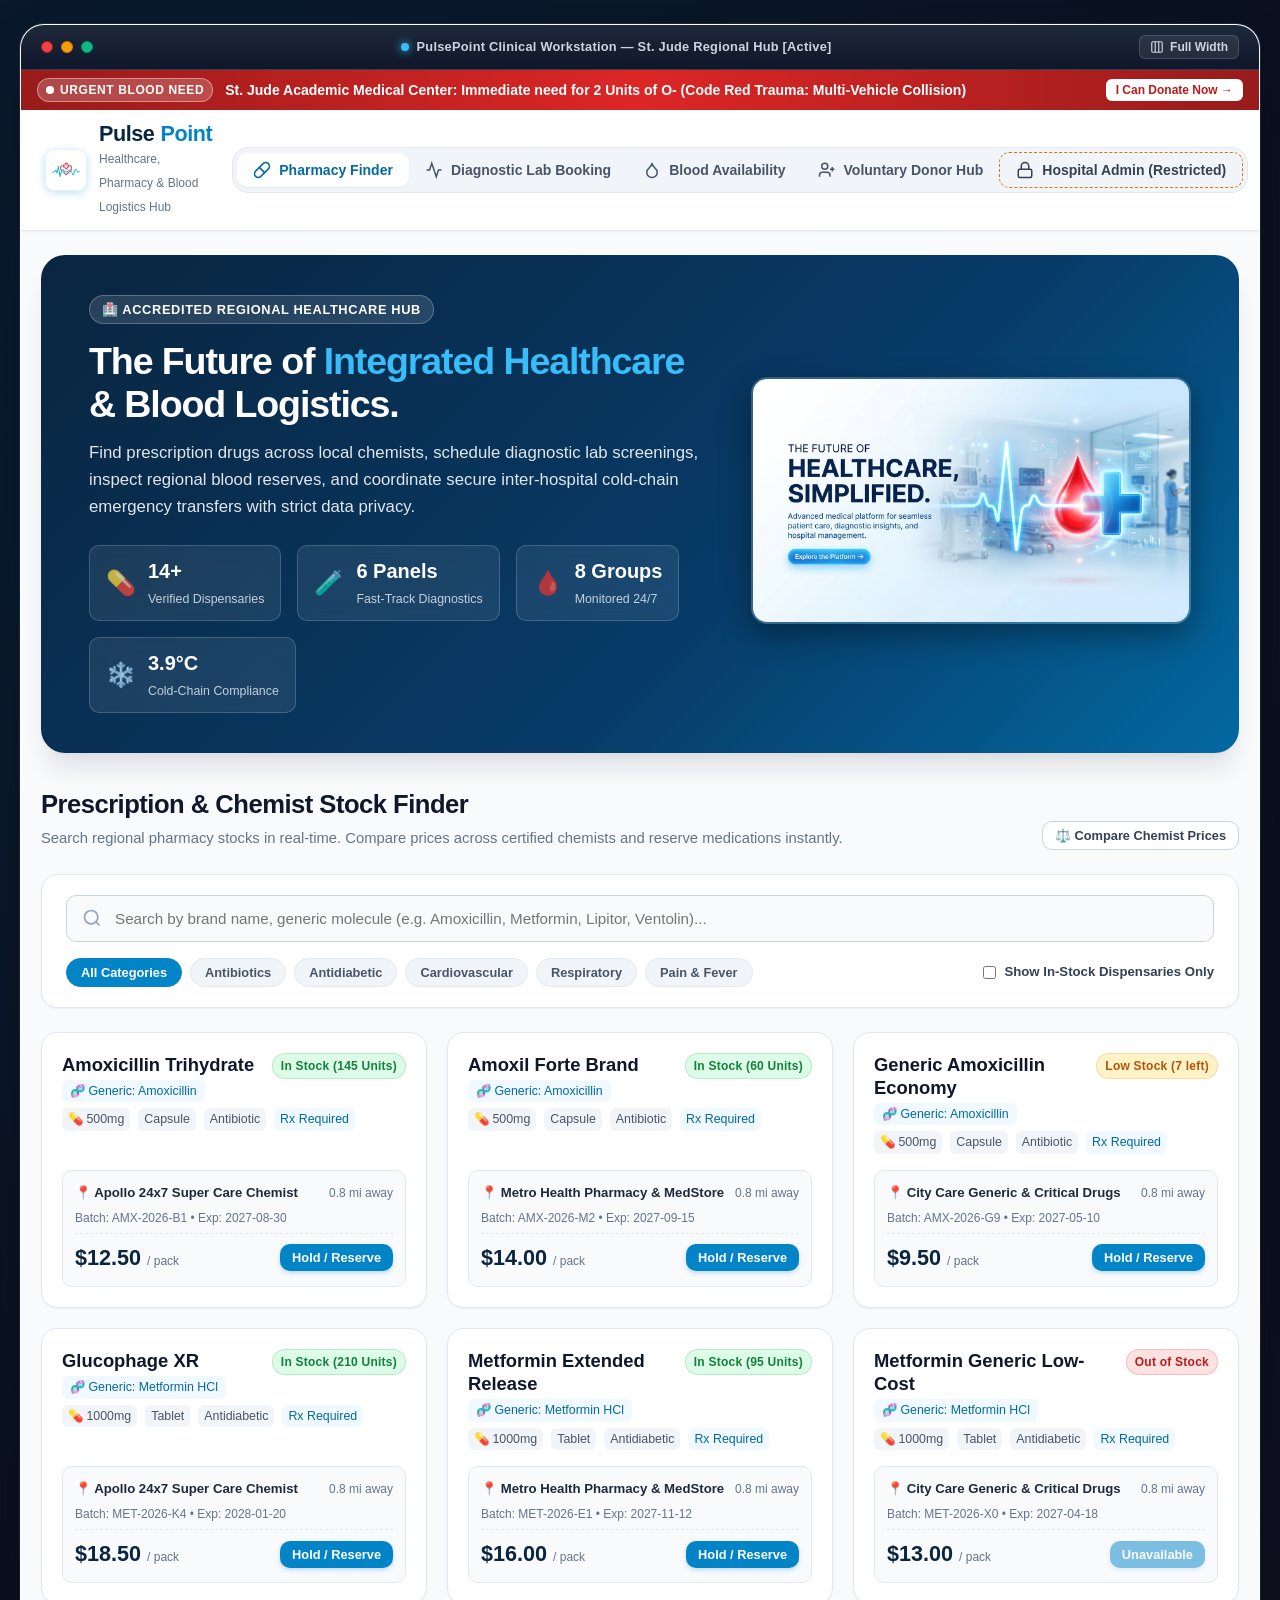
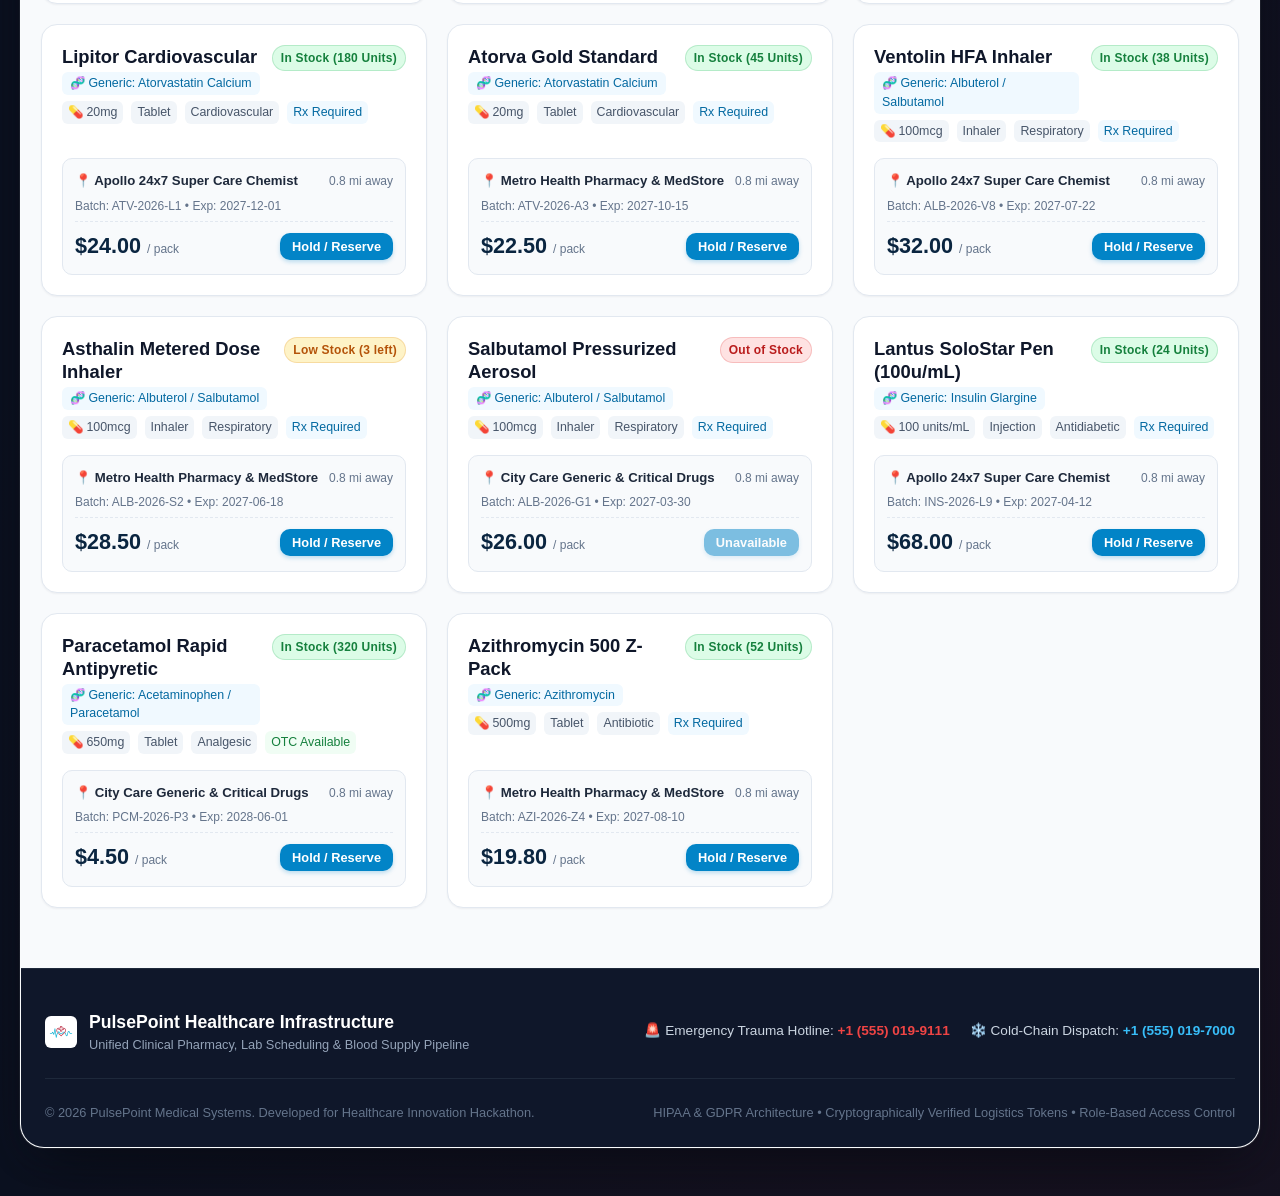
==== commit 68c891cc: "feat: transform platform into windowed medical workstation app with titlebar and mode toggle" ====
--- a/index.html
+++ b/index.html
@@ -18,8 +18,32 @@
 </head>
 <body>
 
-  <!-- Navigation & Emergency Ticker Container -->
-  <div id="navbarContainer"></div>
+  <!-- Windowed Application Shell -->
+  <div class="window-shell" id="appWindowShell">
+
+    <!-- Clinical Workstation Window Titlebar -->
+    <div class="window-chrome-bar" id="windowChromeBar">
+      <div class="window-traffic-lights">
+        <span class="traffic-dot dot-close" title="Close"></span>
+        <span class="traffic-dot dot-minimize" title="Minimize"></span>
+        <span class="traffic-dot dot-expand" id="windowExpandDot" title="Toggle Full Width / Windowed"></span>
+      </div>
+
+      <div class="window-chrome-title">
+        <span class="pulse-live-indicator"></span>
+        <span>PulsePoint Clinical Workstation &mdash; St. Jude Regional Hub [Active]</span>
+      </div>
+
+      <div class="window-chrome-actions">
+        <button class="window-toggle-btn" id="windowSizeToggleBtn" title="Toggle Windowed / Full Width Layout">
+          <svg width="14" height="14" fill="none" stroke="currentColor" stroke-width="2" viewBox="0 0 24 24"><rect width="18" height="18" x="3" y="3" rx="2" ry="2"/><path d="M9 3v18"/><path d="M15 3v18"/></svg>
+          <span id="windowToggleLabel">Full Width</span>
+        </button>
+      </div>
+    </div>
+
+    <!-- Navigation & Emergency Ticker Container -->
+    <div id="navbarContainer"></div>
 
   <!-- Main Content Wrapper -->
   <main class="main-content" id="mainContentArea">
@@ -85,33 +109,35 @@
 
   </main>
 
-  <!-- Global Toast Notification Stack -->
-  <div class="toast-container" id="toastContainer" aria-live="assertive"></div>
+    <!-- Site Footer -->
+    <footer class="site-footer">
+      <div class="footer-inner">
+        <div class="footer-top">
+          <div class="footer-brand">
+            <img src="assets/logo.png" alt="PulsePoint Logo" />
+            <div>
+              <h4>PulsePoint Healthcare Infrastructure</h4>
+              <p style="font-size: 0.8rem; color: var(--slate-400);">Unified Clinical Pharmacy, Lab Scheduling & Blood Supply Pipeline</p>
+            </div>
+          </div>
 
-  <!-- Site Footer -->
-  <footer class="site-footer">
-    <div class="footer-inner">
-      <div class="footer-top">
-        <div class="footer-brand">
-          <img src="assets/logo.png" alt="PulsePoint Logo" />
-          <div>
-            <h4>PulsePoint Healthcare Infrastructure</h4>
-            <p style="font-size: 0.8rem; color: var(--slate-400);">Unified Clinical Pharmacy, Lab Scheduling & Blood Supply Pipeline</p>
+          <div style="display: flex; align-items: center; gap: 20px; font-size: 0.85rem;">
+            <div>🚨 Emergency Trauma Hotline: <strong style="color: #ef4444;">+1 (555) 019-9111</strong></div>
+            <div>❄️ Cold-Chain Dispatch: <strong style="color: #38bdf8;">+1 (555) 019-7000</strong></div>
           </div>
         </div>
 
-        <div style="display: flex; align-items: center; gap: 20px; font-size: 0.85rem;">
-          <div>🚨 Emergency Trauma Hotline: <strong style="color: #ef4444;">+1 (555) 019-9111</strong></div>
-          <div>❄️ Cold-Chain Dispatch: <strong style="color: #38bdf8;">+1 (555) 019-7000</strong></div>
+        <div class="footer-bottom">
+          <p>&copy; 2026 PulsePoint Medical Systems. Developed for Healthcare Innovation Hackathon.</p>
+          <p>HIPAA & GDPR Architecture &bull; Cryptographically Verified Logistics Tokens &bull; Role-Based Access Control</p>
         </div>
       </div>
+    </footer>
 
-      <div class="footer-bottom">
-        <p>&copy; 2026 PulsePoint Medical Systems. Developed for Healthcare Innovation Hackathon.</p>
-        <p>HIPAA & GDPR Architecture &bull; Cryptographically Verified Logistics Tokens &bull; Role-Based Access Control</p>
-      </div>
-    </div>
-  </footer>
+  </div><!-- /.window-shell -->
+
+  <!-- Global Toast Notification Stack -->
+  <div class="toast-container" id="toastContainer" aria-live="assertive"></div>
 
   <!-- Application Logic Modules -->
   <script type="module" src="js/app.js"></script>
--- a/styles/main.css
+++ b/styles/main.css
@@ -91,9 +91,123 @@
   display: flex;
   flex-direction: column;
   background: 
-    radial-gradient(circle at 10% 20%, rgba(2, 132, 199, 0.04) 0%, transparent 40%),
-    radial-gradient(circle at 90% 80%, rgba(220, 38, 38, 0.03) 0%, transparent 40%),
-    var(--slate-50);
+    radial-gradient(circle at 15% 15%, rgba(2, 132, 199, 0.12) 0%, transparent 45%),
+    radial-gradient(circle at 85% 85%, rgba(220, 38, 38, 0.08) 0%, transparent 45%),
+    #0b1120;
+  padding: 24px 20px 48px;
+  align-items: center;
+  transition: padding var(--transition-normal);
+}
+
+body.full-width-mode {
+  padding: 0;
+  background: var(--slate-50);
+}
+
+/* Window Shell Container */
+.window-shell {
+  width: 100%;
+  max-width: 1440px;
+  margin: 0 auto;
+  background: var(--slate-50);
+  border-radius: var(--radius-xl);
+  border: 1px solid rgba(255, 255, 255, 0.12);
+  box-shadow: 
+    0 25px 60px -15px rgba(0, 0, 0, 0.5),
+    0 0 0 1px rgba(255, 255, 255, 0.08),
+    0 10px 30px rgba(15, 23, 42, 0.3);
+  overflow: hidden;
+  display: flex;
+  flex-direction: column;
+  position: relative;
+  transition: max-width var(--transition-normal), border-radius var(--transition-normal), box-shadow var(--transition-normal);
+}
+
+body.full-width-mode .window-shell {
+  max-width: 100%;
+  border-radius: 0;
+  border: none;
+  box-shadow: none;
+}
+
+/* Window Chrome Top Titlebar */
+.window-chrome-bar {
+  background: linear-gradient(180deg, #1e293b 0%, #0f172a 100%);
+  color: var(--slate-400);
+  padding: 10px 20px;
+  display: flex;
+  align-items: center;
+  justify-content: space-between;
+  border-bottom: 1px solid rgba(255, 255, 255, 0.1);
+  user-select: none;
+  font-size: 0.8rem;
+  letter-spacing: 0.02em;
+  z-index: 105;
+}
+
+.window-traffic-lights {
+  display: flex;
+  align-items: center;
+  gap: 8px;
+}
+
+.traffic-dot {
+  width: 12px;
+  height: 12px;
+  border-radius: 50%;
+  display: inline-block;
+  cursor: pointer;
+  transition: transform 0.15s ease, opacity 0.15s ease;
+}
+.traffic-dot:hover {
+  transform: scale(1.15);
+}
+.dot-close { background: #ef4444; border: 1px solid #b91c1c; }
+.dot-minimize { background: #f59e0b; border: 1px solid #d97706; }
+.dot-expand { background: #10b981; border: 1px solid #059669; }
+
+.window-chrome-title {
+  display: flex;
+  align-items: center;
+  gap: 8px;
+  font-weight: 600;
+  color: var(--slate-300);
+  font-size: 0.8rem;
+}
+
+.pulse-live-indicator {
+  width: 8px;
+  height: 8px;
+  border-radius: 50%;
+  background: #38bdf8;
+  box-shadow: 0 0 8px #38bdf8;
+  animation: pulse-dot 1.4s infinite;
+}
+
+.window-chrome-actions {
+  display: flex;
+  align-items: center;
+  gap: 8px;
+}
+
+.window-toggle-btn {
+  background: rgba(255, 255, 255, 0.08);
+  border: 1px solid rgba(255, 255, 255, 0.15);
+  color: var(--slate-300);
+  padding: 4px 10px;
+  border-radius: 6px;
+  font-size: 0.75rem;
+  font-weight: 600;
+  display: flex;
+  align-items: center;
+  gap: 6px;
+  cursor: pointer;
+  transition: all 0.15s ease;
+}
+.window-toggle-btn:hover {
+  background: rgba(56, 189, 248, 0.2);
+  border-color: #38bdf8;
+  color: #ffffff;
 }
 
 /* Top Emergency Marquee Bar */
--- a/styles/responsive.css
+++ b/styles/responsive.css
@@ -4,6 +4,10 @@
    ========================================================================== */
 
 @media (max-width: 1024px) {
+  body {
+    padding: 12px 10px 30px;
+  }
+
   .hero-card {
     flex-direction: column;
     padding: 32px 24px;
@@ -33,6 +37,20 @@
 }
 
 @media (max-width: 768px) {
+  body {
+    padding: 0;
+  }
+
+  .window-shell {
+    border-radius: 0;
+    border: none;
+    box-shadow: none;
+  }
+
+  .window-chrome-bar {
+    padding: 8px 12px;
+  }
+
   .nav-container {
     flex-direction: column;
     align-items: stretch;
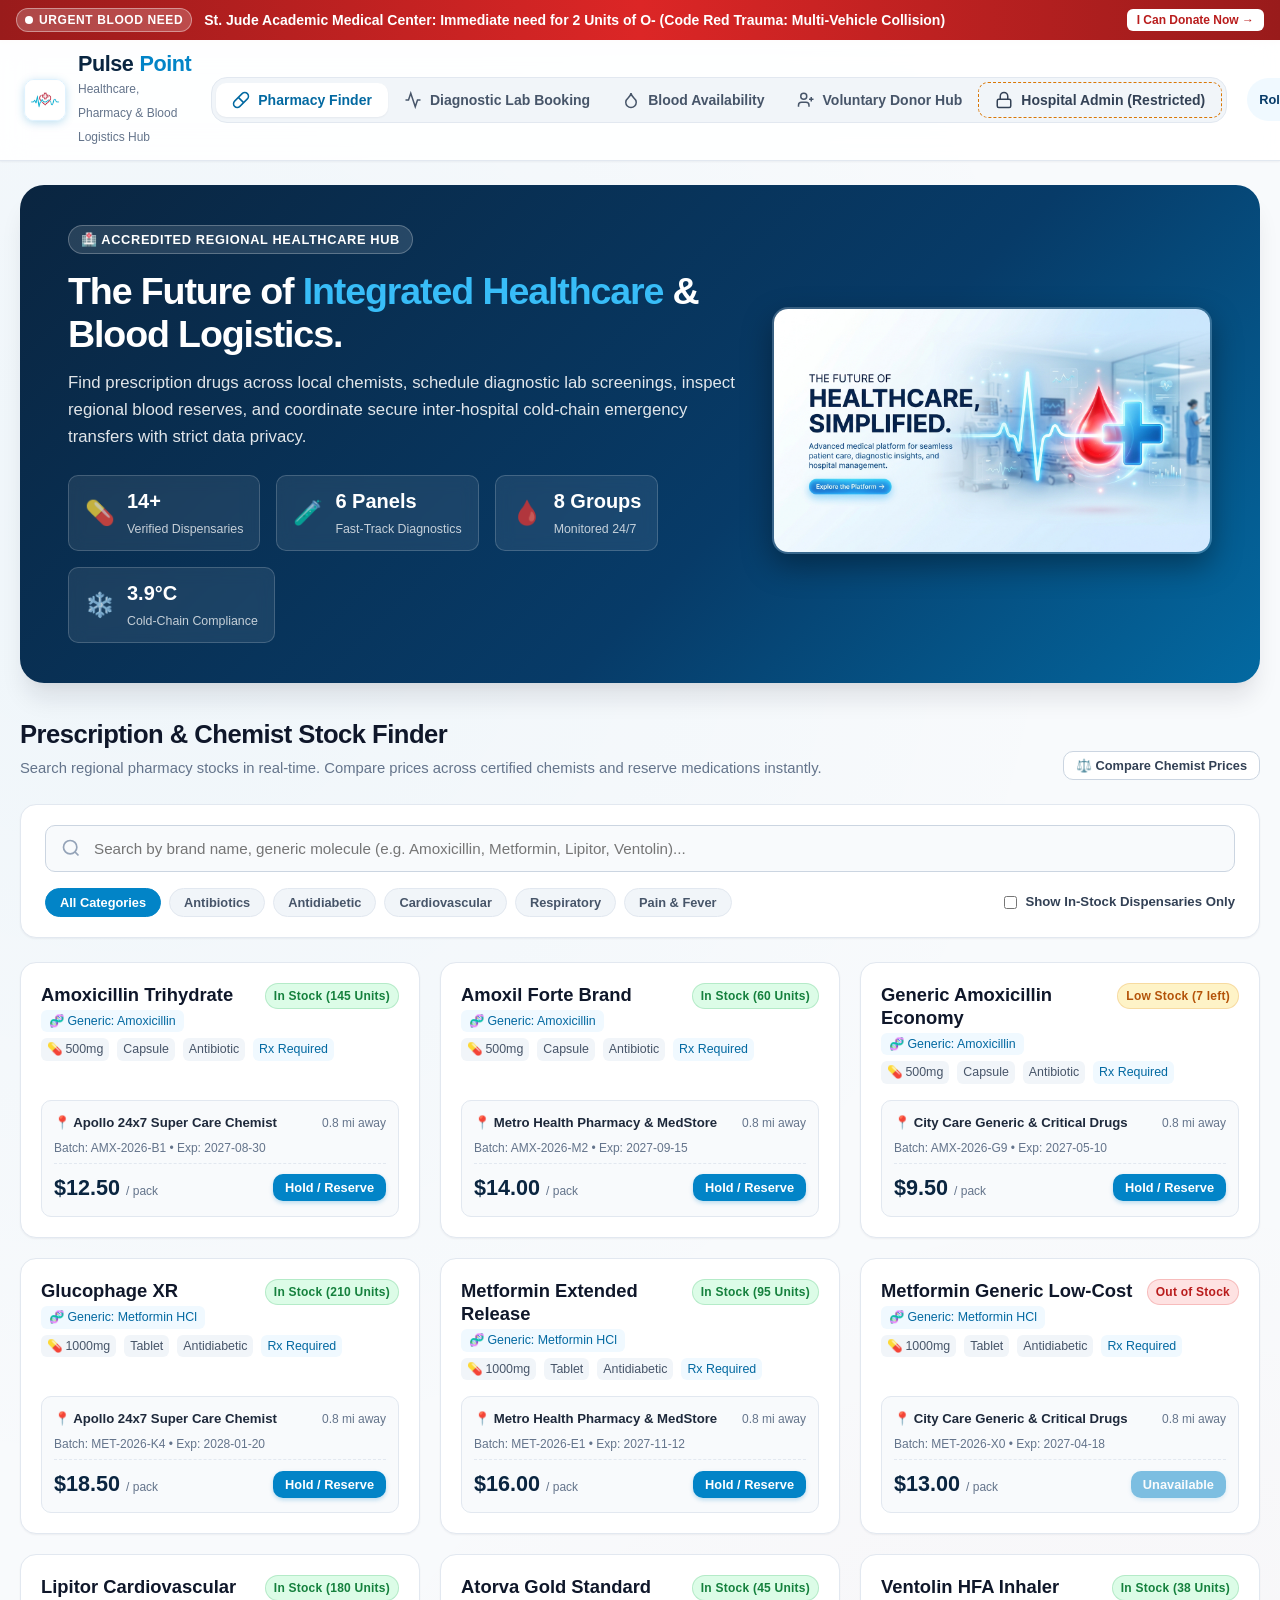
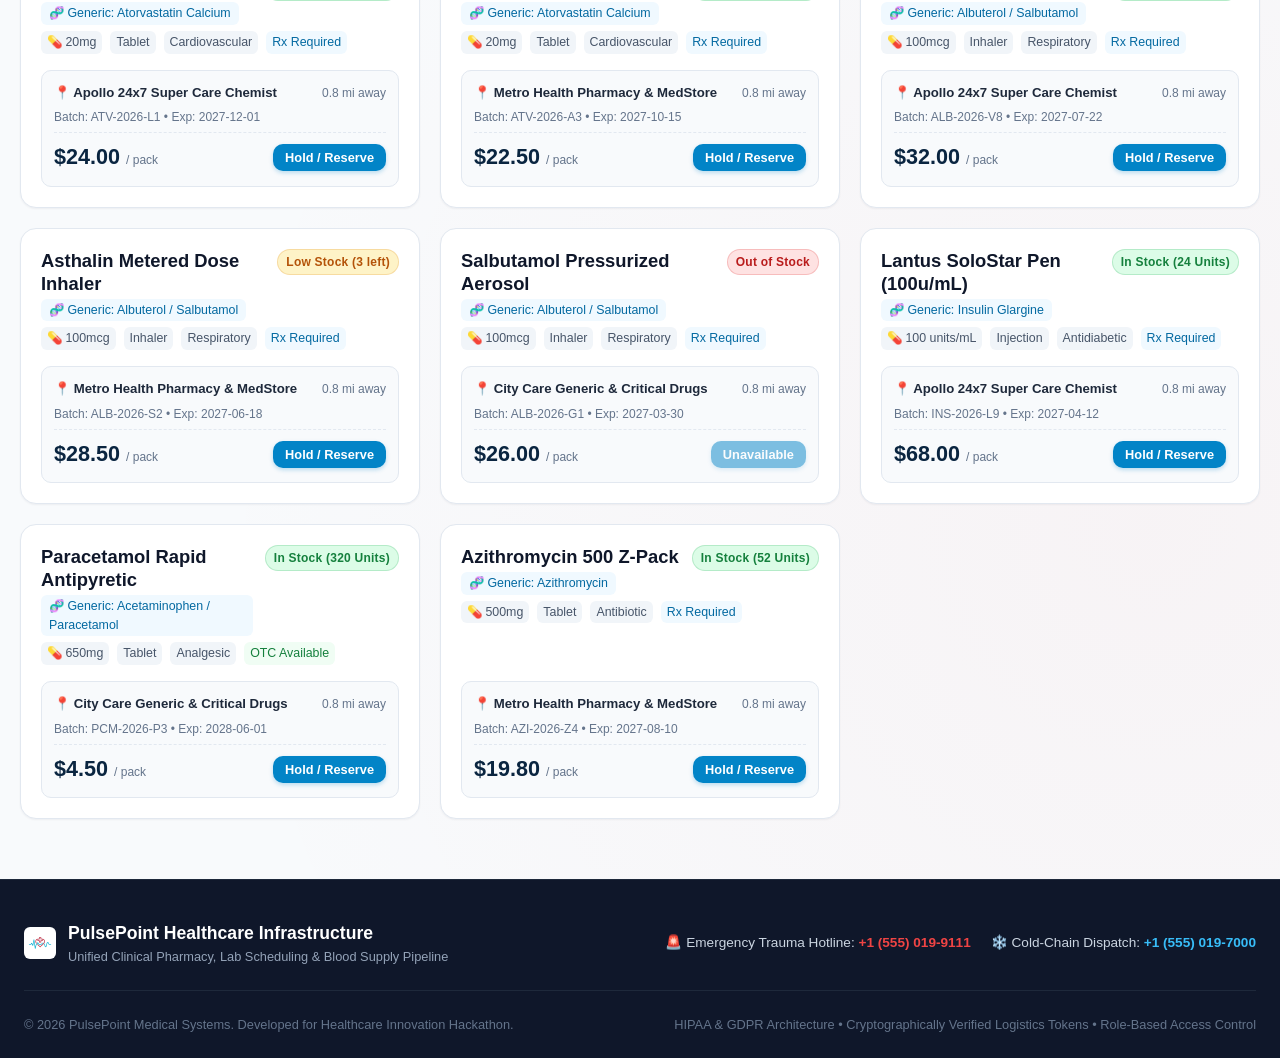
==== commit 32a8168e: "style: revert windowed frame back to standard full screen layout" ====
--- a/index.html
+++ b/index.html
@@ -18,32 +18,8 @@
 </head>
 <body>
 
-  <!-- Windowed Application Shell -->
-  <div class="window-shell" id="appWindowShell">
-
-    <!-- Clinical Workstation Window Titlebar -->
-    <div class="window-chrome-bar" id="windowChromeBar">
-      <div class="window-traffic-lights">
-        <span class="traffic-dot dot-close" title="Close"></span>
-        <span class="traffic-dot dot-minimize" title="Minimize"></span>
-        <span class="traffic-dot dot-expand" id="windowExpandDot" title="Toggle Full Width / Windowed"></span>
-      </div>
-
-      <div class="window-chrome-title">
-        <span class="pulse-live-indicator"></span>
-        <span>PulsePoint Clinical Workstation &mdash; St. Jude Regional Hub [Active]</span>
-      </div>
-
-      <div class="window-chrome-actions">
-        <button class="window-toggle-btn" id="windowSizeToggleBtn" title="Toggle Windowed / Full Width Layout">
-          <svg width="14" height="14" fill="none" stroke="currentColor" stroke-width="2" viewBox="0 0 24 24"><rect width="18" height="18" x="3" y="3" rx="2" ry="2"/><path d="M9 3v18"/><path d="M15 3v18"/></svg>
-          <span id="windowToggleLabel">Full Width</span>
-        </button>
-      </div>
-    </div>
-
-    <!-- Navigation & Emergency Ticker Container -->
-    <div id="navbarContainer"></div>
+  <!-- Navigation & Emergency Ticker Container -->
+  <div id="navbarContainer"></div>
 
   <!-- Main Content Wrapper -->
   <main class="main-content" id="mainContentArea">
@@ -134,8 +110,6 @@
       </div>
     </footer>
 
-  </div><!-- /.window-shell -->
-
   <!-- Global Toast Notification Stack -->
   <div class="toast-container" id="toastContainer" aria-live="assertive"></div>
 
--- a/styles/main.css
+++ b/styles/main.css
@@ -91,123 +91,9 @@
   display: flex;
   flex-direction: column;
   background: 
-    radial-gradient(circle at 15% 15%, rgba(2, 132, 199, 0.12) 0%, transparent 45%),
-    radial-gradient(circle at 85% 85%, rgba(220, 38, 38, 0.08) 0%, transparent 45%),
-    #0b1120;
-  padding: 24px 20px 48px;
-  align-items: center;
-  transition: padding var(--transition-normal);
-}
-
-body.full-width-mode {
-  padding: 0;
-  background: var(--slate-50);
-}
-
-/* Window Shell Container */
-.window-shell {
-  width: 100%;
-  max-width: 1440px;
-  margin: 0 auto;
-  background: var(--slate-50);
-  border-radius: var(--radius-xl);
-  border: 1px solid rgba(255, 255, 255, 0.12);
-  box-shadow: 
-    0 25px 60px -15px rgba(0, 0, 0, 0.5),
-    0 0 0 1px rgba(255, 255, 255, 0.08),
-    0 10px 30px rgba(15, 23, 42, 0.3);
-  overflow: hidden;
-  display: flex;
-  flex-direction: column;
-  position: relative;
-  transition: max-width var(--transition-normal), border-radius var(--transition-normal), box-shadow var(--transition-normal);
-}
-
-body.full-width-mode .window-shell {
-  max-width: 100%;
-  border-radius: 0;
-  border: none;
-  box-shadow: none;
-}
-
-/* Window Chrome Top Titlebar */
-.window-chrome-bar {
-  background: linear-gradient(180deg, #1e293b 0%, #0f172a 100%);
-  color: var(--slate-400);
-  padding: 10px 20px;
-  display: flex;
-  align-items: center;
-  justify-content: space-between;
-  border-bottom: 1px solid rgba(255, 255, 255, 0.1);
-  user-select: none;
-  font-size: 0.8rem;
-  letter-spacing: 0.02em;
-  z-index: 105;
-}
-
-.window-traffic-lights {
-  display: flex;
-  align-items: center;
-  gap: 8px;
-}
-
-.traffic-dot {
-  width: 12px;
-  height: 12px;
-  border-radius: 50%;
-  display: inline-block;
-  cursor: pointer;
-  transition: transform 0.15s ease, opacity 0.15s ease;
-}
-.traffic-dot:hover {
-  transform: scale(1.15);
-}
-.dot-close { background: #ef4444; border: 1px solid #b91c1c; }
-.dot-minimize { background: #f59e0b; border: 1px solid #d97706; }
-.dot-expand { background: #10b981; border: 1px solid #059669; }
-
-.window-chrome-title {
-  display: flex;
-  align-items: center;
-  gap: 8px;
-  font-weight: 600;
-  color: var(--slate-300);
-  font-size: 0.8rem;
-}
-
-.pulse-live-indicator {
-  width: 8px;
-  height: 8px;
-  border-radius: 50%;
-  background: #38bdf8;
-  box-shadow: 0 0 8px #38bdf8;
-  animation: pulse-dot 1.4s infinite;
-}
-
-.window-chrome-actions {
-  display: flex;
-  align-items: center;
-  gap: 8px;
-}
-
-.window-toggle-btn {
-  background: rgba(255, 255, 255, 0.08);
-  border: 1px solid rgba(255, 255, 255, 0.15);
-  color: var(--slate-300);
-  padding: 4px 10px;
-  border-radius: 6px;
-  font-size: 0.75rem;
-  font-weight: 600;
-  display: flex;
-  align-items: center;
-  gap: 6px;
-  cursor: pointer;
-  transition: all 0.15s ease;
-}
-.window-toggle-btn:hover {
-  background: rgba(56, 189, 248, 0.2);
-  border-color: #38bdf8;
-  color: #ffffff;
+    radial-gradient(circle at 10% 20%, rgba(2, 132, 199, 0.04) 0%, transparent 40%),
+    radial-gradient(circle at 90% 80%, rgba(220, 38, 38, 0.03) 0%, transparent 40%),
+    var(--slate-50);
 }
 
 /* Top Emergency Marquee Bar */
--- a/styles/responsive.css
+++ b/styles/responsive.css
@@ -4,10 +4,6 @@
    ========================================================================== */
 
 @media (max-width: 1024px) {
-  body {
-    padding: 12px 10px 30px;
-  }
-
   .hero-card {
     flex-direction: column;
     padding: 32px 24px;
@@ -37,20 +33,6 @@
 }
 
 @media (max-width: 768px) {
-  body {
-    padding: 0;
-  }
-
-  .window-shell {
-    border-radius: 0;
-    border: none;
-    box-shadow: none;
-  }
-
-  .window-chrome-bar {
-    padding: 8px 12px;
-  }
-
   .nav-container {
     flex-direction: column;
     align-items: stretch;
